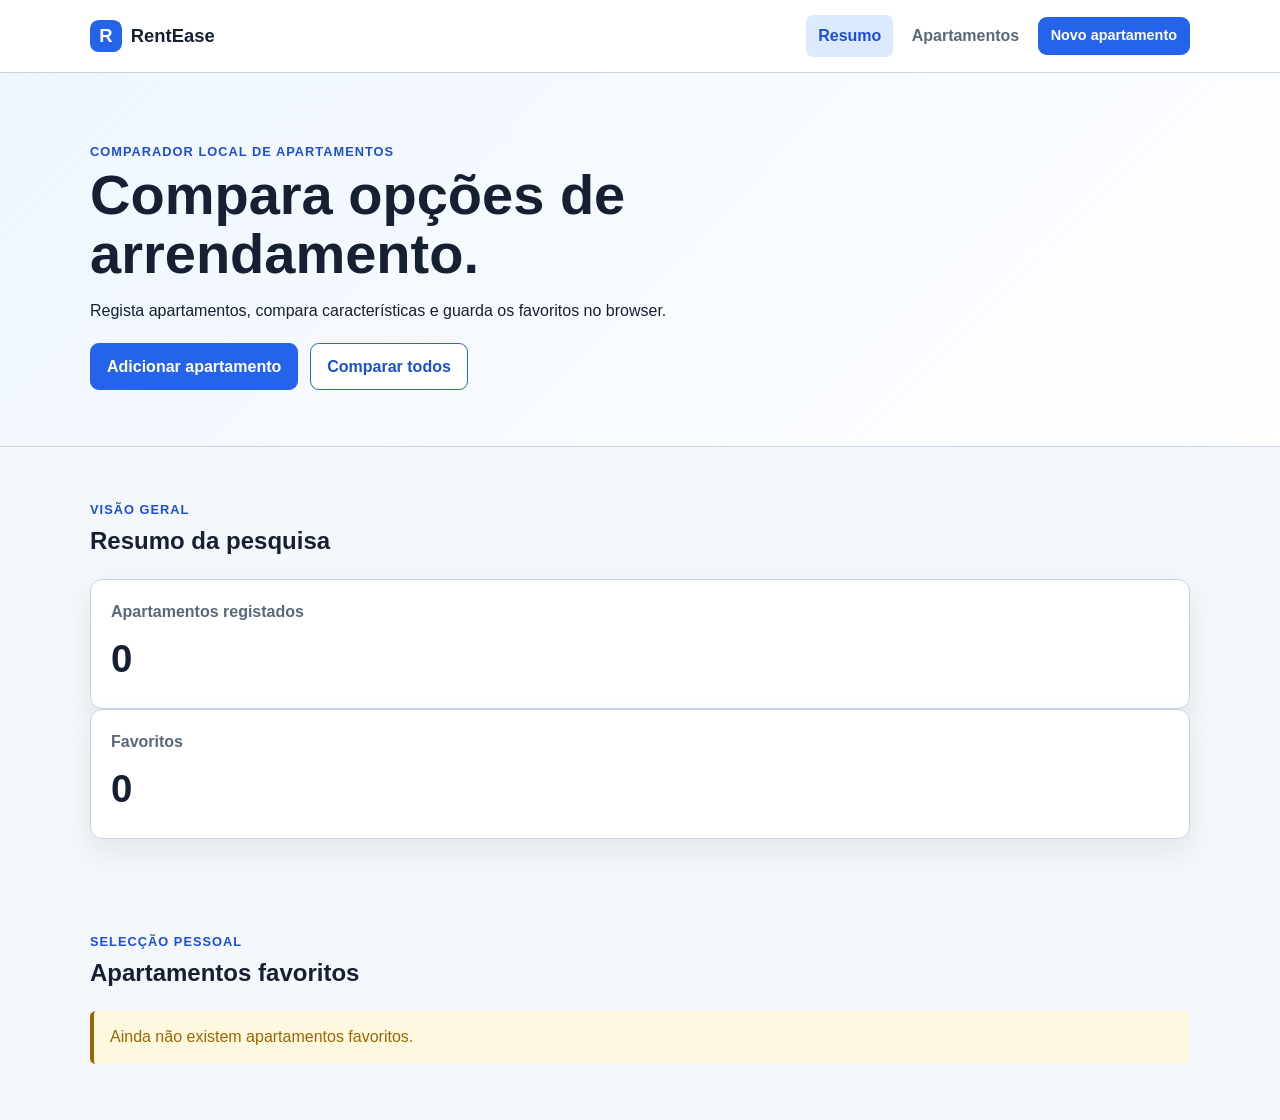
==== index.html @ 1e8d4946 "Beginig of the project" ====
<!doctype html>
<html lang="pt-PT">
<head>
  <meta charset="UTF-8">
  <meta name="viewport" content="width=device-width, initial-scale=1.0">
  <meta name="description" content="Resumo e apartamentos favoritos guardados no RentEase.">
  <title>RentEase — Resumo</title>
  <link rel="icon" href="data:,">
  <link rel="stylesheet" href="css/styles.css">
  <script src="js/storage.js" defer></script>
  <script src="js/home.js" defer></script>
</head>
<body>
  <header class="site-header">
    <nav class="nav container">
      <a class="brand" href="index.html">
        <span class="brand__mark">R</span>
        <span>RentEase</span>
      </a>

      <div class="nav__links">
        <a class="current-page" href="index.html">Resumo</a>
        <a href="flats.html">Apartamentos</a>
        <a class="button button--small" href="new-flat.html">Novo apartamento</a>
      </div>
    </nav>
  </header>

  <main>
    <section class="page-hero">
      <div class="container">
        <p class="eyebrow">Comparador local de apartamentos</p>
        <h1>Compara opções de arrendamento.</h1>
        <p>Regista apartamentos, compara características e guarda os favoritos no browser.</p>

        <div class="hero-actions">
          <a class="button" href="new-flat.html">Adicionar apartamento</a>
          <a class="button button--secondary" href="flats.html">Comparar todos</a>
        </div>
      </div>
    </section>

    <section class="container summary-section">
      <div class="section-heading">
        <p class="eyebrow">Visão geral</p>
        <h2>Resumo da pesquisa</h2>
      </div>

      <div class="stats-grid">
        <article class="stat-card">
          <span class="stat-card__label">Apartamentos registados</span>
          <strong class="stat-card__value" id="totalFlatsCount">0</strong>
        </article>

        <article class="stat-card">
          <span class="stat-card__label">Favoritos</span>
          <strong class="stat-card__value" id="favouriteFlatsCount">0</strong>
        </article>
      </div>
    </section>

    <section class="container content-section">
      <div class="section-heading">
        <p class="eyebrow">Selecção pessoal</p>
        <h2>Apartamentos favoritos</h2>
      </div>

      <div id="homeFeedback" class="feedback" hidden></div>
      <div id="favouriteList" class="property-grid"></div>
    </section>
  </main>

  <!-- TODO HTML-1: acrescenta um footer com o nome do projecto e as tecnologias utilizadas. -->
</body>
</html>
---- css/styles.css ----
:root {
  --color-primary: #2563eb;
  --color-primary-dark: #1d4ed8;
  --color-primary-soft: #dbeafe;
  --color-ink: #172033;
  --color-muted: #5b687a;
  --color-border: #cbd5e1;
  --color-surface: #ffffff;
  --color-page: #f4f7fb;
  --color-success: #18794e;
  --color-danger: #b42318;
  --color-warning: #9a6700;
  --radius: 0.75rem;
  --shadow: 0 12px 30px rgba(23, 32, 51, 0.08);
}

* {
  box-sizing: border-box;
}

body {
  margin: 0;
  color: var(--color-ink);
  background: var(--color-page);
  font-family: Arial, Helvetica, sans-serif;
  line-height: 1.5;
}

a {
  color: var(--color-primary-dark);
}

button,
input,
select {
  font: inherit;
}

button,
a {
  -webkit-tap-highlight-color: transparent;
}

:focus-visible {
  outline: 3px solid #f59e0b;
  outline-offset: 3px;
}

.container {
  width: min(1100px, calc(100% - 2rem));
  margin-inline: auto;
}

.site-header {
  position: sticky;
  top: 0;
  z-index: 10;
  background: rgba(255, 255, 255, 0.96);
  border-bottom: 1px solid var(--color-border);
}

/* Exemplo de Flexbox. Usa a mesma lógica noutras zonas da interface. */
.nav {
  min-height: 4.5rem;
  display: flex;
  align-items: center;
  justify-content: space-between;
  flex-wrap: wrap;
  gap: 1rem;
  padding-block: 0.75rem;
}

.brand {
  display: inline-flex;
  align-items: center;
  gap: 0.55rem;
  color: var(--color-ink);
  font-size: 1.15rem;
  font-weight: 800;
  text-decoration: none;
}

.brand__mark {
  width: 2rem;
  height: 2rem;
  display: grid;
  place-items: center;
  color: white;
  background: var(--color-primary);
  border-radius: 0.55rem;
}

.nav__links {
  display: flex;
  align-items: center;
  flex-wrap: wrap;
  gap: 0.4rem;
}

.nav__links > a:not(.button) {
  padding: 0.55rem 0.75rem;
  color: var(--color-muted);
  border-radius: 0.45rem;
  font-weight: 700;
  text-decoration: none;
}

.nav__links > a:not(.button):hover,
.nav__links > a.current-page:not(.button) {
  color: var(--color-primary-dark);
  background: var(--color-primary-soft);
}

.button {
  min-height: 2.75rem;
  display: inline-flex;
  align-items: center;
  justify-content: center;
  padding: 0.65rem 1rem;
  color: white;
  background: var(--color-primary);
  border: 1px solid var(--color-primary);
  border-radius: 0.55rem;
  font-weight: 800;
  text-decoration: none;
  cursor: pointer;
}

.button:hover {
  background: var(--color-primary-dark);
}

.button--secondary {
  color: var(--color-primary-dark);
  background: white;
}

.button--small {
  min-height: 2.35rem;
  padding: 0.45rem 0.75rem;
  font-size: 0.9rem;
}

.button--danger {
  color: white;
  background: var(--color-danger);
  border-color: var(--color-danger);
}

.page-hero,
.page-title {
  padding: 3.5rem 0;
  background: linear-gradient(135deg, #eff6ff, #ffffff);
  border-bottom: 1px solid var(--color-border);
}

.page-title {
  padding-block: 2.5rem;
}

h1,
h2,
h3,
p {
  overflow-wrap: anywhere;
}

h1 {
  max-width: 18ch;
  margin: 0.3rem 0 0.75rem;
  font-size: clamp(2rem, 6vw, 3.5rem);
  line-height: 1.05;
}

h2,
h3 {
  margin-top: 0;
}

.eyebrow {
  margin-bottom: 0.25rem;
  color: var(--color-primary-dark);
  font-size: 0.8rem;
  font-weight: 900;
  letter-spacing: 0.08em;
  text-transform: uppercase;
}

.hero-actions,
.form-actions,
.property-card__actions {
  display: flex;
  flex-wrap: wrap;
  gap: 0.75rem;
  margin-top: 1.25rem;
}

.summary-section,
.content-section {
  padding-block: 2.5rem;
}

.section-heading {
  margin-bottom: 1rem;
}

.section-heading--actions {
  display: flex;
  align-items: end;
  justify-content: space-between;
  flex-wrap: wrap;
  gap: 1rem;
}

/* TODO CSS-1: apresenta .stats-grid e .property-grid com CSS Grid. */
.stats-grid,
.property-grid {
}

.stat-card,
.property-card,
.filters-panel,
.form-card {
  padding: 1.25rem;
  background: var(--color-surface);
  border: 1px solid var(--color-border);
  border-radius: var(--radius);
  box-shadow: var(--shadow);
}

.stat-card__label {
  display: block;
  color: var(--color-muted);
  font-weight: 700;
}

.stat-card__value {
  display: block;
  margin-top: 0.4rem;
  font-size: 2.4rem;
}

/* TODO CSS-2: cria grelhas para os campos de filtros e do formulário. */
.filters-grid,
.form-grid {
}

/* TODO CSS-3: faz os campos .field--wide ocuparem a largura necessária na grelha. */
.field--wide {
}

.field {
  margin-bottom: 1rem;
}

.field label {
  display: block;
  margin-bottom: 0.35rem;
  font-weight: 800;
}

.field input,
.field select {
  width: 100%;
  min-height: 2.8rem;
  padding: 0.65rem 0.75rem;
  color: var(--color-ink);
  background: white;
  border: 1px solid #94a3b8;
  border-radius: 0.5rem;
}

.checkbox-field {
  display: flex;
  align-items: center;
  gap: 0.6rem;
}

.checkbox-field input {
  width: 1.15rem;
  min-height: 1.15rem;
}

.checkbox-field label {
  margin: 0;
}

/* A validação fornecida aplica esta classe aos campos inválidos. */
.field input.input-error {
  border-color: var(--color-danger);
  box-shadow: 0 0 0 3px rgba(180, 35, 24, 0.12);
}

.field-error {
  min-height: 1.25rem;
  margin: 0.25rem 0 0;
  color: var(--color-danger);
  font-size: 0.85rem;
  font-weight: 700;
}

.feedback {
  margin-block: 1rem;
  padding: 0.9rem 1rem;
  color: #075985;
  background: #e0f2fe;
  border-left: 4px solid #0284c7;
  border-radius: 0.35rem;
}

.feedback[data-type="success"] {
  color: var(--color-success);
  background: #ecfdf3;
  border-left-color: var(--color-success);
}

.feedback[data-type="error"] {
  color: var(--color-danger);
  background: #fff1f0;
  border-left-color: var(--color-danger);
}

.feedback[data-type="warning"] {
  color: var(--color-warning);
  background: #fff8e1;
  border-left-color: var(--color-warning);
}

.property-card__header {
  display: flex;
  align-items: start;
  justify-content: space-between;
  gap: 1rem;
}

.property-card__address,
.property-card__id {
  margin: 0.2rem 0 0;
  color: var(--color-muted);
}

/* TODO CSS-4: organiza os dados de cada cartão e destaca nome e valor. */
.property-card__facts,
.property-card__fact,
.property-card__fact-label,
.property-card__fact-value {
}

.badge {
  padding: 0.3rem 0.55rem;
  color: #9a4b00;
  background: #fff0df;
  border-radius: 999px;
  font-size: 0.8rem;
  font-weight: 900;
}

/* TODO CSS-5: estiliza o footer que acrescentaste às três páginas. */
.site-footer {
}

/* TODO CSS-6: acrescenta regras específicas para ecrãs até 700px. */
@media (max-width: 700px) {
}
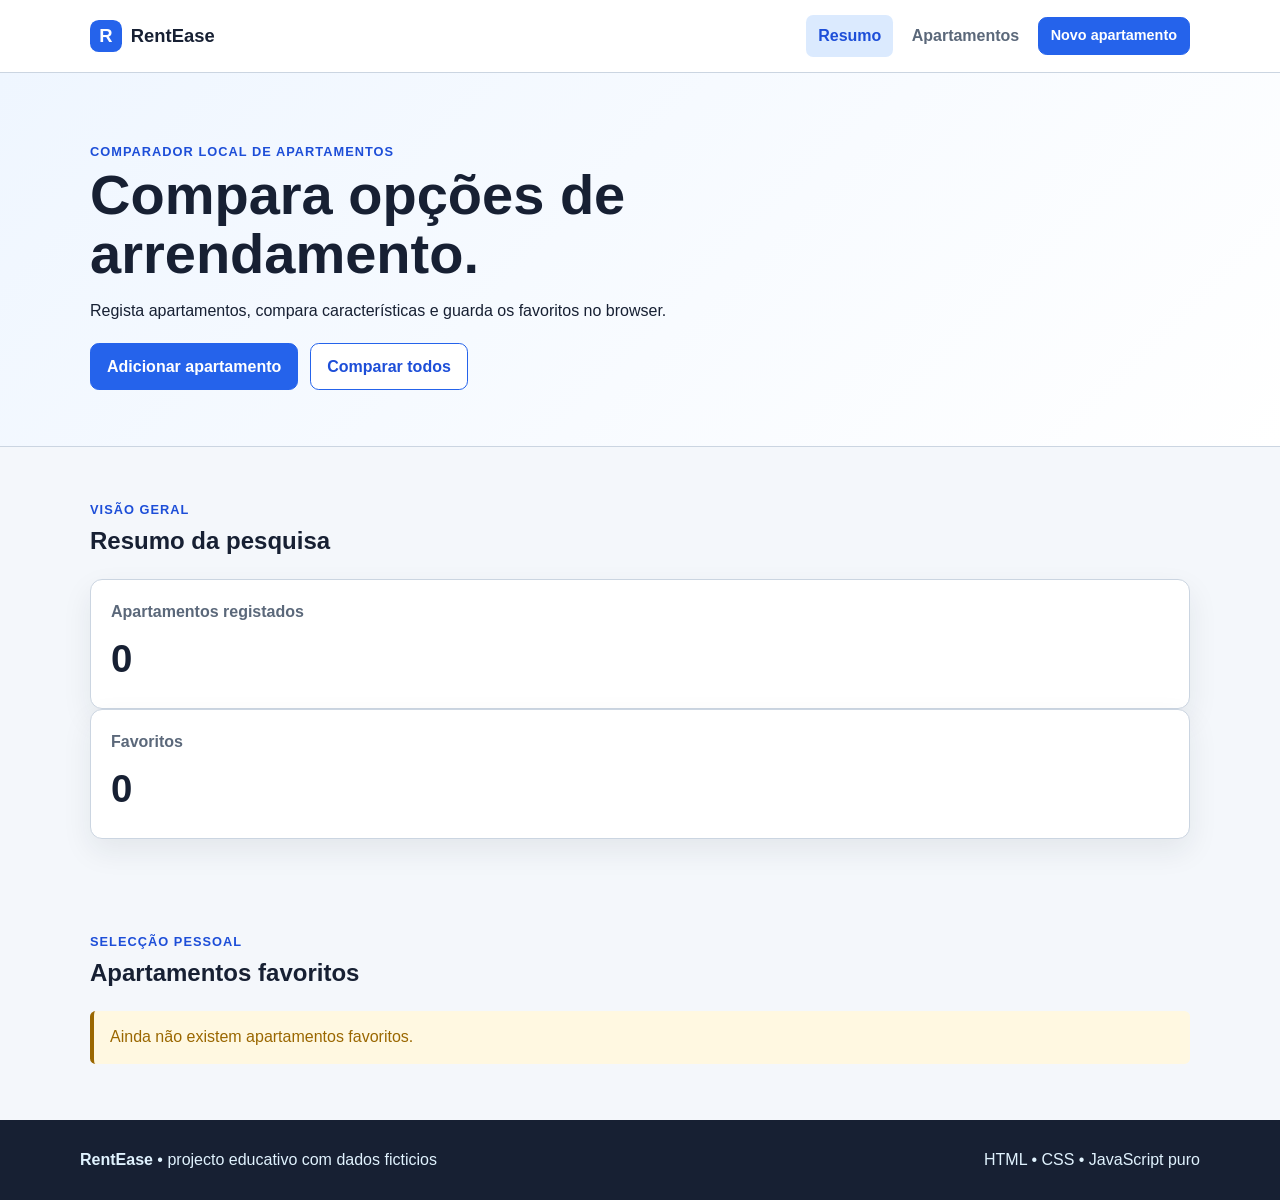
==== commit 8ad4cb08: "feat/footer: Add footer to the HTML pages" ====
--- a/index.html
+++ b/index.html
@@ -1,75 +1,95 @@
 <!doctype html>
 <html lang="pt-PT">
-<head>
-  <meta charset="UTF-8">
-  <meta name="viewport" content="width=device-width, initial-scale=1.0">
-  <meta name="description" content="Resumo e apartamentos favoritos guardados no RentEase.">
-  <title>RentEase — Resumo</title>
-  <link rel="icon" href="data:,">
-  <link rel="stylesheet" href="css/styles.css">
-  <script src="js/storage.js" defer></script>
-  <script src="js/home.js" defer></script>
-</head>
-<body>
-  <header class="site-header">
-    <nav class="nav container">
-      <a class="brand" href="index.html">
-        <span class="brand__mark">R</span>
-        <span>RentEase</span>
-      </a>
+  <head>
+    <meta charset="UTF-8" />
+    <meta name="viewport" content="width=device-width, initial-scale=1.0" />
+    <meta
+      name="description"
+      content="Resumo e apartamentos favoritos guardados no RentEase."
+    />
+    <title>RentEase — Resumo</title>
+    <link rel="icon" href="data:," />
+    <link rel="stylesheet" href="css/styles.css" />
+    <script src="js/storage.js" defer></script>
+    <script src="js/home.js" defer></script>
+  </head>
+  <body>
+    <header class="site-header">
+      <nav class="nav container">
+        <a class="brand" href="index.html">
+          <span class="brand__mark">R</span>
+          <span>RentEase</span>
+        </a>
 
-      <div class="nav__links">
-        <a class="current-page" href="index.html">Resumo</a>
-        <a href="flats.html">Apartamentos</a>
-        <a class="button button--small" href="new-flat.html">Novo apartamento</a>
+        <div class="nav__links">
+          <a class="current-page" href="index.html">Resumo</a>
+          <a href="flats.html">Apartamentos</a>
+          <a class="button button--small" href="new-flat.html"
+            >Novo apartamento</a
+          >
+        </div>
+      </nav>
+    </header>
+
+    <main>
+      <section class="page-hero">
+        <div class="container">
+          <p class="eyebrow">Comparador local de apartamentos</p>
+          <h1>Compara opções de arrendamento.</h1>
+          <p>
+            Regista apartamentos, compara características e guarda os favoritos
+            no browser.
+          </p>
+
+          <div class="hero-actions">
+            <a class="button" href="new-flat.html">Adicionar apartamento</a>
+            <a class="button button--secondary" href="flats.html"
+              >Comparar todos</a
+            >
+          </div>
+        </div>
+      </section>
+
+      <section class="container summary-section">
+        <div class="section-heading">
+          <p class="eyebrow">Visão geral</p>
+          <h2>Resumo da pesquisa</h2>
+        </div>
+
+        <div class="stats-grid">
+          <article class="stat-card">
+            <span class="stat-card__label">Apartamentos registados</span>
+            <strong class="stat-card__value" id="totalFlatsCount">0</strong>
+          </article>
+
+          <article class="stat-card">
+            <span class="stat-card__label">Favoritos</span>
+            <strong class="stat-card__value" id="favouriteFlatsCount">0</strong>
+          </article>
+        </div>
+      </section>
+
+      <section class="container content-section">
+        <div class="section-heading">
+          <p class="eyebrow">Selecção pessoal</p>
+          <h2>Apartamentos favoritos</h2>
+        </div>
+
+        <div id="homeFeedback" class="feedback" hidden></div>
+        <div id="favouriteList" class="property-grid"></div>
+      </section>
+    </main>
+    <!-- DONE TODO HTML-1: acrescenta um footer com o nome do projecto e as tecnologias utilizadas.  -->
+    <footer class="site-footer">
+      <div class="footer-container">
+        <div class="">
+          <p>
+            <strong>RentEase</strong> &bull; projecto educativo com dados
+            ficticios
+          </p>
+        </div>
+        <div class=""><p>HTML &bull; CSS &bull; JavaScript puro</p></div>
       </div>
-    </nav>
-  </header>
-
-  <main>
-    <section class="page-hero">
-      <div class="container">
-        <p class="eyebrow">Comparador local de apartamentos</p>
-        <h1>Compara opções de arrendamento.</h1>
-        <p>Regista apartamentos, compara características e guarda os favoritos no browser.</p>
-
-        <div class="hero-actions">
-          <a class="button" href="new-flat.html">Adicionar apartamento</a>
-          <a class="button button--secondary" href="flats.html">Comparar todos</a>
-        </div>
-      </div>
-    </section>
-
-    <section class="container summary-section">
-      <div class="section-heading">
-        <p class="eyebrow">Visão geral</p>
-        <h2>Resumo da pesquisa</h2>
-      </div>
-
-      <div class="stats-grid">
-        <article class="stat-card">
-          <span class="stat-card__label">Apartamentos registados</span>
-          <strong class="stat-card__value" id="totalFlatsCount">0</strong>
-        </article>
-
-        <article class="stat-card">
-          <span class="stat-card__label">Favoritos</span>
-          <strong class="stat-card__value" id="favouriteFlatsCount">0</strong>
-        </article>
-      </div>
-    </section>
-
-    <section class="container content-section">
-      <div class="section-heading">
-        <p class="eyebrow">Selecção pessoal</p>
-        <h2>Apartamentos favoritos</h2>
-      </div>
-
-      <div id="homeFeedback" class="feedback" hidden></div>
-      <div id="favouriteList" class="property-grid"></div>
-    </section>
-  </main>
-
-  <!-- TODO HTML-1: acrescenta um footer com o nome do projecto e as tecnologias utilizadas. -->
-</body>
+    </footer>
+  </body>
 </html>
--- a/css/styles.css
+++ b/css/styles.css
@@ -355,8 +355,24 @@
   font-weight: 900;
 }
 
-/* TODO CSS-5: estiliza o footer que acrescentaste às três páginas. */
+/* DONE TODO CSS-5: estiliza o footer que acrescentaste às três páginas. */
 .site-footer {
+  height: 5rem;
+  color: #e0f2fe;
+  background-color: #172033;
+  align-content: center;
+}
+.footer-container {
+  display: grid;
+  margin: 0 5rem;
+  grid-template-columns: auto auto;
+  justify-content: space-between;
+  /*text-align: center;*/
+}
+
+.footer-container div {
+  max-width: 30rem;
+  justify-self: space-between;
 }
 
 /* TODO CSS-6: acrescenta regras específicas para ecrãs até 700px. */
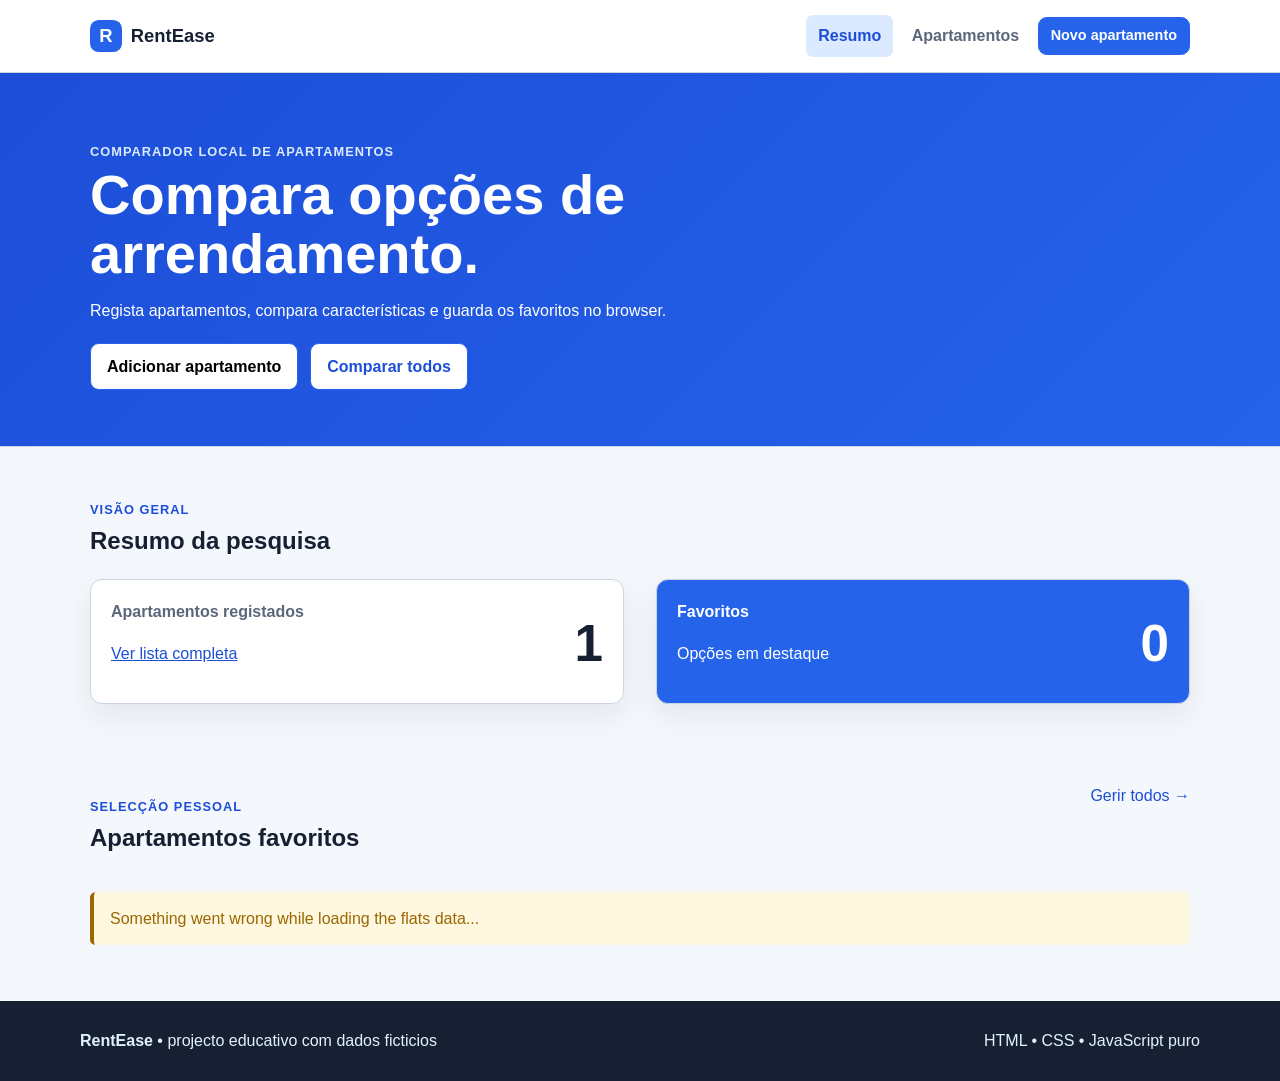
==== commit 23eba50e: "Feat: Add home page full functionality" ====
--- a/index.html
+++ b/index.html
@@ -42,7 +42,12 @@
           </p>
 
           <div class="hero-actions">
-            <a class="button" href="new-flat.html">Adicionar apartamento</a>
+            <a
+              class="button"
+              style="background-color: white; color: black"
+              href="new-flat.html"
+              >Adicionar apartamento</a
+            >
             <a class="button button--secondary" href="flats.html"
               >Comparar todos</a
             >
@@ -60,11 +65,13 @@
           <article class="stat-card">
             <span class="stat-card__label">Apartamentos registados</span>
             <strong class="stat-card__value" id="totalFlatsCount">0</strong>
+            <a href="flats.html">Ver lista completa</a>
           </article>
 
           <article class="stat-card">
             <span class="stat-card__label">Favoritos</span>
             <strong class="stat-card__value" id="favouriteFlatsCount">0</strong>
+            <p>Opções em destaque</p>
           </article>
         </div>
       </section>
@@ -73,6 +80,7 @@
         <div class="section-heading">
           <p class="eyebrow">Selecção pessoal</p>
           <h2>Apartamentos favoritos</h2>
+          <a id="seeAllFlats" href="flats.html">Gerir todos &RightArrow;</a>
         </div>
 
         <div id="homeFeedback" class="feedback" hidden></div>
--- a/css/styles.css
+++ b/css/styles.css
@@ -26,6 +26,10 @@
   line-height: 1.5;
 }
 
+.required {
+  color: red;
+}
+
 a {
   color: var(--color-primary-dark);
 }
@@ -39,6 +43,27 @@
 button,
 a {
   -webkit-tap-highlight-color: transparent;
+}
+
+/*Modal CSS*/
+.modal {
+  position: fixed;
+  inset: 0;
+  background: rgba(0, 0, 0, 0.4);
+
+  display: flex;
+  justify-content: center;
+  align-items: center;
+}
+
+.modal-content {
+  background: white;
+  padding: 20px;
+  border-radius: 8px;
+}
+
+.hidden {
+  display: none;
 }
 
 :focus-visible {
@@ -135,6 +160,11 @@
   background: white;
 }
 
+.button--secondary:hover {
+  color: white;
+  background: var(--color-primary-dark);
+}
+
 .button--small {
   min-height: 2.35rem;
   padding: 0.45rem 0.75rem;
@@ -150,8 +180,17 @@
 .page-hero,
 .page-title {
   padding: 3.5rem 0;
-  background: linear-gradient(135deg, #eff6ff, #ffffff);
+  background: linear-gradient(
+    135deg,
+    var(--color-primary-dark),
+    var(--color-primary)
+  );
+  color: white;
   border-bottom: 1px solid var(--color-border);
+}
+
+.page-hero .eyebrow {
+  color: var(--color-primary-soft);
 }
 
 .page-title {
@@ -211,10 +250,56 @@
   flex-wrap: wrap;
   gap: 1rem;
 }
-
-/* TODO CSS-1: apresenta .stats-grid e .property-grid com CSS Grid. */
+/*Home page */
+article:has(#favouriteFlatsCount),
+article:has(#favouriteFlatsCount) .stat-card__label {
+  background-color: var(--color-primary);
+  color: white;
+}
+/*flats grid filters + header*/
+#filtersForm {
+  display: grid;
+  grid-template-columns: 1fr auto;
+  grid-template-rows: auto auto;
+}
+button#clearFiltersButton {
+  grid-area: 1 / 2 / 2 / 3;
+  height: 1.5em;
+  align-self: center;
+}
+.filters-grid {
+  grid-area: 2 / 1 / 3 / 3;
+}
+
+.section-heading:has(#seeAllFlats) {
+  display: grid;
+  grid-template-columns: auto auto;
+  grid-template-rows: auto auto;
+}
+#seeAllFlats {
+  text-decoration: none;
+  grid-area: 1 / 2 / 3 / 3;
+  justify-self: end;
+}
+
 .stats-grid,
 .property-grid {
+  display: grid;
+  grid-template-columns: 1fr 1fr;
+  gap: 2rem;
+}
+
+.stats-grid .stat-card {
+  display: grid;
+  grid-template-rows: auto auto;
+  grid-template-columns: 1fr 1fr;
+  /*padding: 0.5rem 1.25rem;*/
+}
+
+.stat-card strong {
+  font-size: 3.2rem;
+  grid-area: 1 / 2 / 3 /3;
+  justify-self: end;
 }
 
 .stat-card,
@@ -241,12 +326,21 @@
 }
 
 /* TODO CSS-2: cria grelhas para os campos de filtros e do formulário. */
-.filters-grid,
+.filters-grid {
+  display: grid;
+  grid-template-columns: repeat(4, 1fr);
+  gap: 1rem;
+}
+
 .form-grid {
-}
-
-/* TODO CSS-3: faz os campos .field--wide ocuparem a largura necessária na grelha. */
+  display: grid;
+  grid-template-columns: repeat(2, 1fr);
+  grid-template-rows: repeat(6, auto);
+  gap: 1rem;
+}
+
 .field--wide {
+  grid-column: span 2;
 }
 
 .field {
@@ -331,6 +425,7 @@
   align-items: start;
   justify-content: space-between;
   gap: 1rem;
+  margin-bottom: 0.8rem;
 }
 
 .property-card__address,
@@ -340,10 +435,38 @@
 }
 
 /* TODO CSS-4: organiza os dados de cada cartão e destaca nome e valor. */
+/*
 .property-card__facts,
 .property-card__fact,
 .property-card__fact-label,
 .property-card__fact-value {
+}
+*/
+.property-card__facts {
+  display: grid;
+  grid-template-columns: 1fr 1fr;
+  grid-template-rows: repeat(3, auto);
+  gap: 1rem;
+}
+
+.property-card__fact {
+  padding: 1rem 0.4rem;
+  border-radius: 1rem;
+  background-color: var(--color-page);
+}
+
+.property-card__fact-label {
+  font-size: 0.8rem;
+  font-weight: 600;
+  color: #687386;
+  margin: 0;
+}
+
+.property-card__fact-value {
+  font-size: 1.5rem;
+  font-weight: 700;
+  color: #172033;
+  margin: 0;
 }
 
 .badge {
@@ -355,6 +478,19 @@
   font-weight: 900;
 }
 
+.badge-blue {
+  padding: 0.3rem 0.55rem;
+  color: var(--color-primary);
+  background: var(--color-primary-soft);
+  border-radius: 999px;
+  font-size: 0.8rem;
+  font-weight: 900;
+}
+.fav-border {
+  border: 1px solid #9a6700;
+  box-shadow: 0 0 10px #9a6700;
+}
+
 /* DONE TODO CSS-5: estiliza o footer que acrescentaste às três páginas. */
 .site-footer {
   height: 5rem;
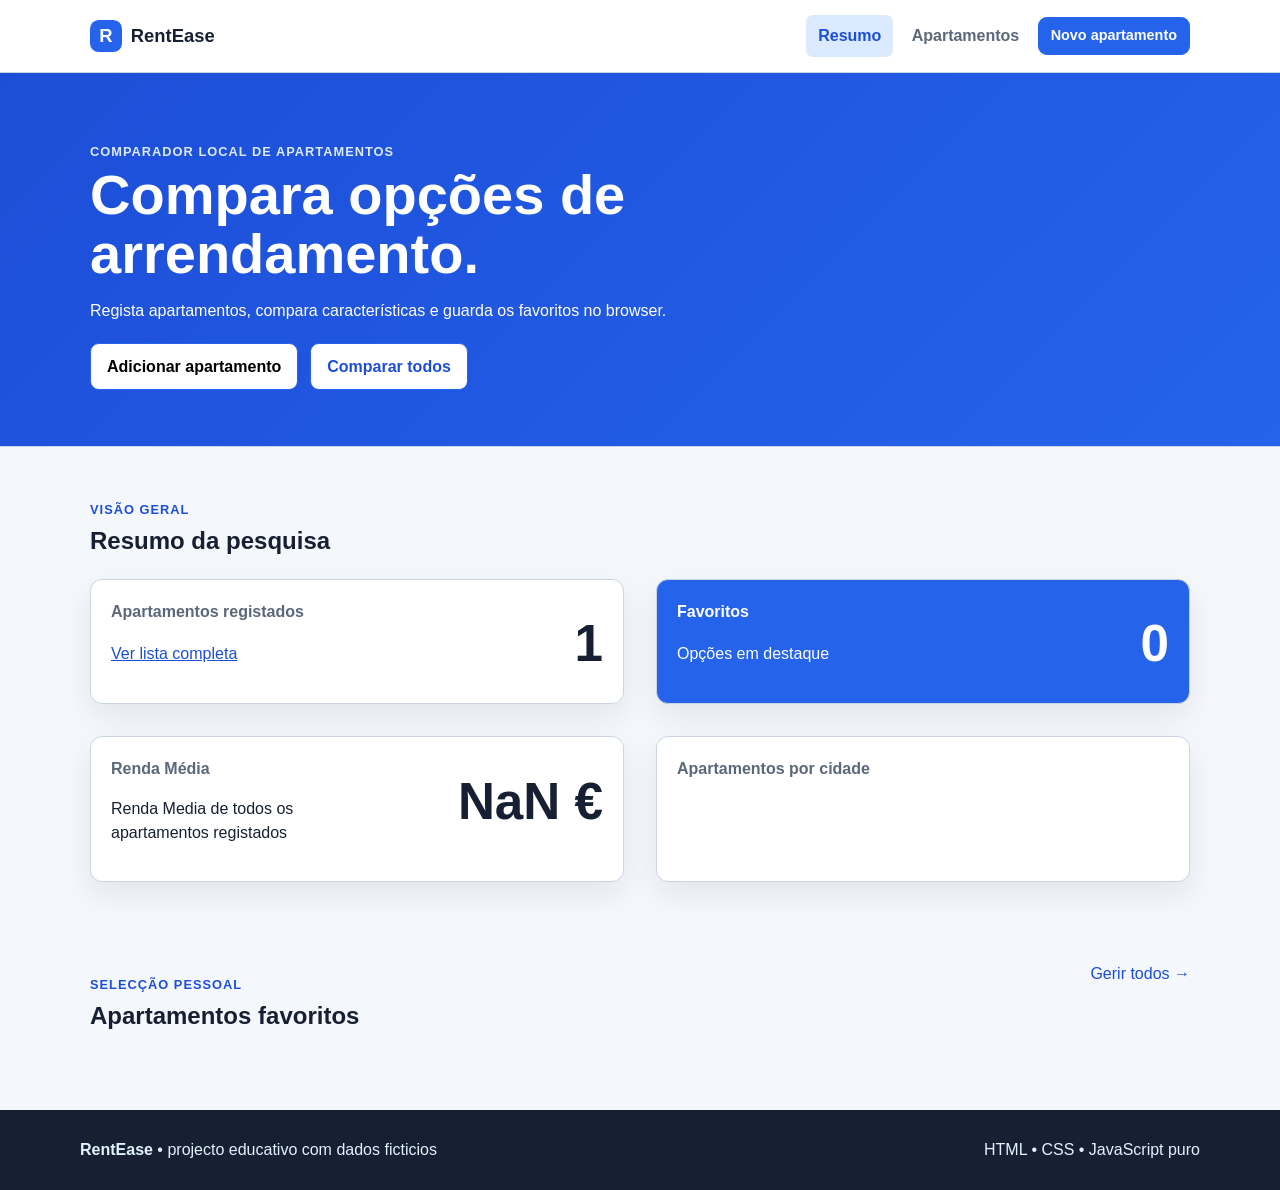
==== commit 8ec4761e: "feat: add two new analitics widgets" ====
--- a/index.html
+++ b/index.html
@@ -73,6 +73,15 @@
             <strong class="stat-card__value" id="favouriteFlatsCount">0</strong>
             <p>Opções em destaque</p>
           </article>
+          <article class="stat-card">
+            <span class="stat-card__label">Renda Média</span>
+            <strong class="stat-card__value" id="rendaMedia">0</strong>
+            <p>Renda Media de todos os apartamentos registados</p>
+          </article>
+          <article class="stat-card">
+            <span class="stat-card__label">Apartamentos por cidade</span>
+            <ul class="" id="cityApartList"></ul>
+          </article>
         </div>
       </section>
 
--- a/css/styles.css
+++ b/css/styles.css
@@ -62,10 +62,6 @@
   border-radius: 8px;
 }
 
-.hidden {
-  display: none;
-}
-
 :focus-visible {
   outline: 3px solid #f59e0b;
   outline-offset: 3px;
@@ -239,6 +235,40 @@
   padding-block: 2.5rem;
 }
 
+.content-section:has(form#newFlatForm) {
+  display: grid;
+  grid-template-columns: 9fr 3fr;
+  grid-template-rows: auto;
+  gap: 1rem;
+}
+/*ASIDE*/
+aside {
+  align-self: self-start;
+}
+aside .section-heading {
+  font-size: 0.8rem;
+}
+aside .eyebrow {
+  font-size: 0.7rem;
+}
+.aside-list li::marker {
+  color: var(--color-primary-dark);
+}
+.aside-list {
+  font-size: 0.9rem;
+  padding-left: 12px;
+}
+
+.aside-block {
+  background-color: var(--color-page);
+  color: var(--color-muted);
+  padding: 0.1rem 0.05rem;
+  font-size: 0.8rem;
+}
+.aside-block p {
+  padding-left: 0.5rem;
+}
+
 .section-heading {
   margin-bottom: 1rem;
 }
@@ -281,7 +311,7 @@
   grid-area: 1 / 2 / 3 / 3;
   justify-self: end;
 }
-
+/*HOME STATS*/
 .stats-grid,
 .property-grid {
   display: grid;
@@ -325,7 +355,7 @@
   font-size: 2.4rem;
 }
 
-/* TODO CSS-2: cria grelhas para os campos de filtros e do formulário. */
+/*GRIDS */
 .filters-grid {
   display: grid;
   grid-template-columns: repeat(4, 1fr);
@@ -379,6 +409,7 @@
   margin: 0;
 }
 
+/*ERRORS AND FEEDBACK*/
 /* A validação fornecida aplica esta classe aos campos inválidos. */
 .field input.input-error {
   border-color: var(--color-danger);
@@ -419,7 +450,7 @@
   background: #fff8e1;
   border-left-color: var(--color-warning);
 }
-
+/*CARD HEADER*/
 .property-card__header {
   display: flex;
   align-items: start;
@@ -434,7 +465,6 @@
   color: var(--color-muted);
 }
 
-/* TODO CSS-4: organiza os dados de cada cartão e destaca nome e valor. */
 /*
 .property-card__facts,
 .property-card__fact,
@@ -468,7 +498,7 @@
   color: #172033;
   margin: 0;
 }
-
+/*BADGES*/
 .badge {
   padding: 0.3rem 0.55rem;
   color: #9a4b00;
@@ -491,7 +521,7 @@
   box-shadow: 0 0 10px #9a6700;
 }
 
-/* DONE TODO CSS-5: estiliza o footer que acrescentaste às três páginas. */
+/*FOOTER*/
 .site-footer {
   height: 5rem;
   color: #e0f2fe;
@@ -511,6 +541,85 @@
   justify-self: space-between;
 }
 
-/* TODO CSS-6: acrescenta regras específicas para ecrãs até 700px. */
+.hidden {
+  display: none;
+}
+
+#cityApartList {
+  grid-area: 2 / 1 / 3 / 3;
+  font-size: 1.2rem;
+}
+.eyebrow strong {
+  font-size: 1.3rem;
+}
 @media (max-width: 700px) {
-}
+  .property-card__fact-value {
+    font-size: 1.1rem;
+  }
+
+  nav {
+    flex-direction: column;
+  }
+  .brand {
+    align-self: flex-start;
+  }
+  .nav__links {
+    display: flex;
+    width: 100%;
+    align-items: center;
+    flex-wrap: wrap;
+    gap: 0.4rem;
+  }
+  .nav__links > a {
+    width: calc(50% - 5px);
+  }
+
+  .nav__links > a:nth-child(3) {
+    width: 100%;
+  }
+
+  .hero-actions,
+  .form-actions,
+  .property-card__actions {
+    flex-direction: column;
+    align-items: start;
+  }
+  .stats-grid {
+    grid-template-columns: 1fr;
+  }
+  .stats-grid,
+  .property-grid {
+    grid-template-columns: 1fr;
+  }
+
+  .filters-grid {
+    grid-template-columns: 1fr;
+  }
+  .filters-grid .field {
+    grid-column: span 2;
+  }
+
+  .content-section:has(form#newFlatForm) {
+    grid-template-columns: 1fr;
+  }
+
+  .form-grid {
+    grid-template-columns: 1fr;
+  }
+  .field {
+    grid-column: span 2;
+  }
+  aside {
+    display: none;
+  }
+  .site-footer {
+    height: auto;
+    font-size: 0.8rem;
+  }
+  .footer-container {
+    margin: 0 0.5rem;
+    grid-template-columns: 1fr;
+    grid-template-rows: 1fr 1fr;
+    justify-items: center;
+  }
+}
